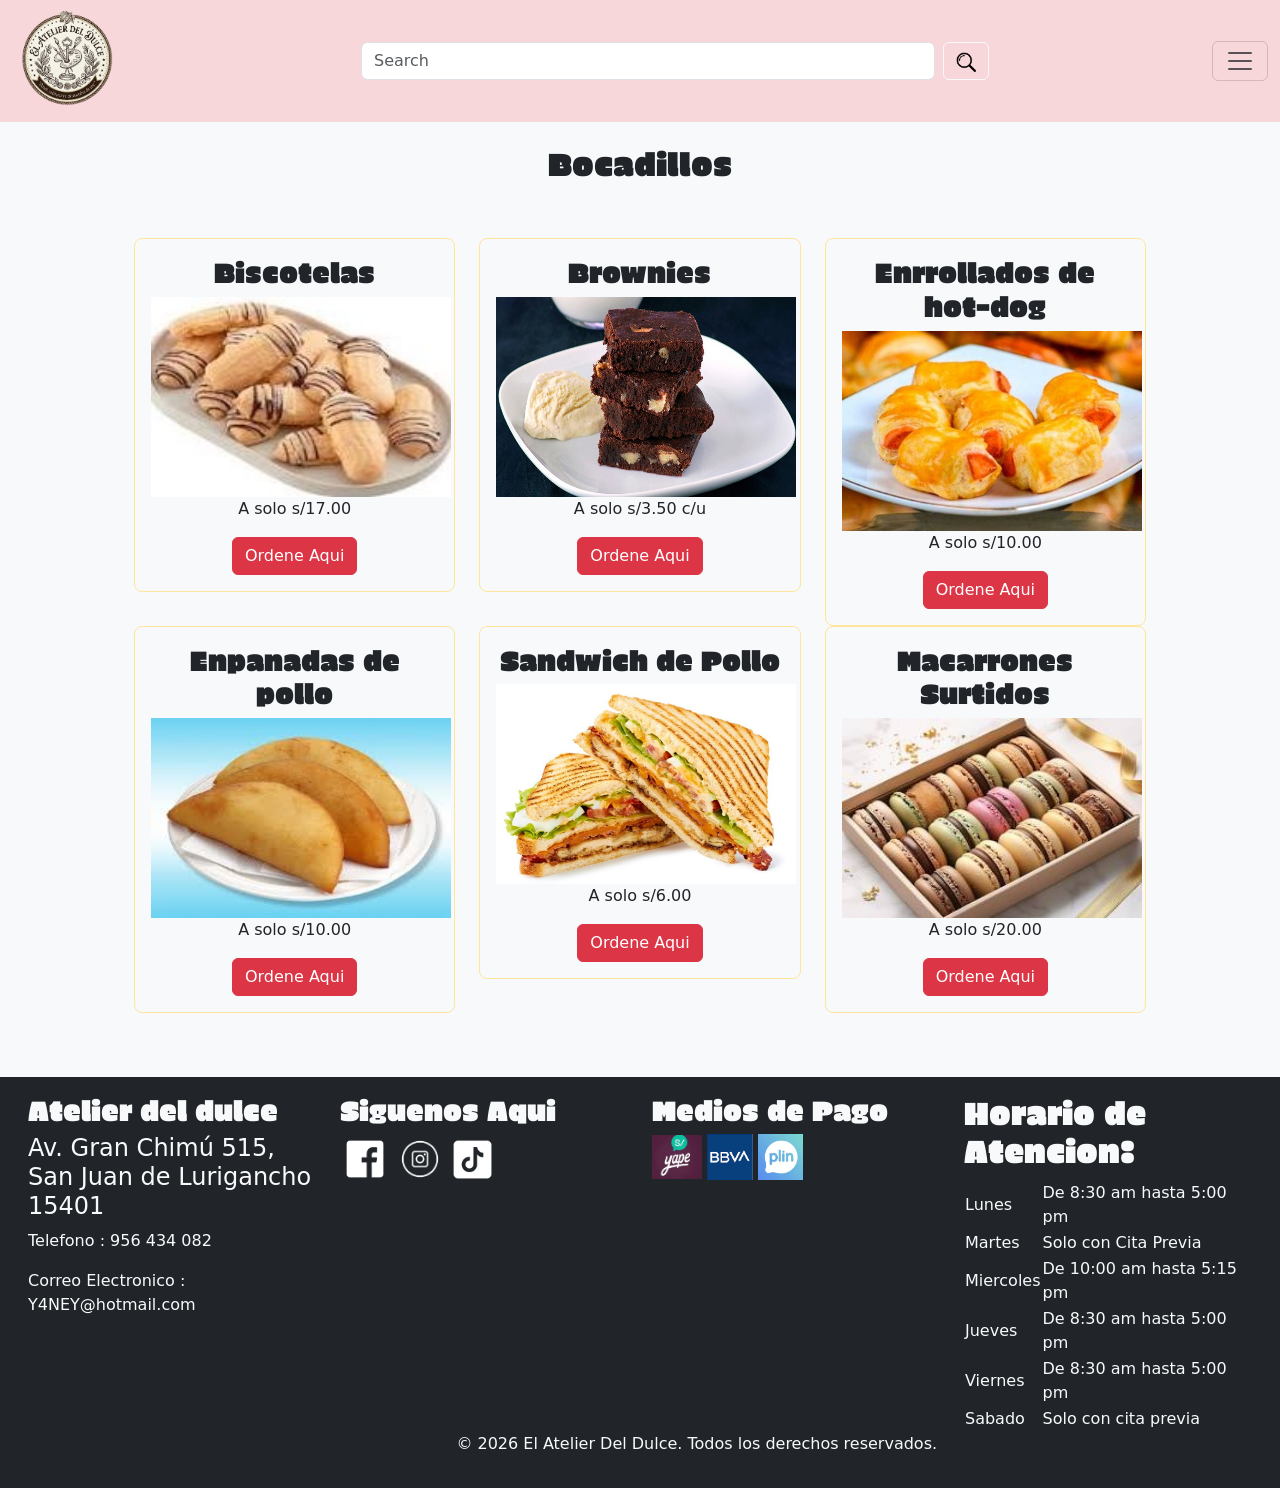
==== Bocadillos.html @ 21a39d93 "Mi primer commit: se agregaron los archivos del proyecto final" ====
<!DOCTYPE html>
<html lang="es-PE">
<head>
    <meta charset="UTF-8">
    <meta name="viewport" content="width=device-width, initial-scale=1.0">
    <title>El Atelier del Dulce</title>
    <link href="https://cdn.jsdelivr.net/npm/bootstrap@5.3.8/dist/css/bootstrap.min.css" rel="stylesheet" integrity="sha384-sRIl4kxILFvY47J16cr9ZwB07vP4J8+LH7qKQnuqkuIAvNWLzeN8tE5YBujZqJLB" crossorigin="anonymous">
    <link rel="preconnect" href="https://fonts.googleapis.com">
    <link rel="preconnect" href="https://fonts.gstatic.com" crossorigin>
    <link href="https://fonts.googleapis.com/css2?family=Erica+One&family=Pacifico&display=swap" rel="stylesheet">
    <link href="style/style.css" rel="stylesheet">
</head>
<body>
    <header>
        <nav class="navbar bg-danger-subtle fixed-top">
            <div class="container-fluid">
            <h1><a class="navbar-brand" href="index.html"><img src="captura-removebg-preview.png" width="110"></a></h1>
                  <form class="d-flex w-50" role="search">
                  <input class="form-control me-2" type="search" placeholder="Search" aria-label="Search"/>
                  <button class="btn btn-outline-light" type="submit"><img src="lupa buscador.png" width="20"></button>
                  </form>
            <button class="navbar-toggler" type="button" data-bs-toggle="offcanvas" data-bs-target="#offcanvasNavbar" aria-controls="offcanvasNavbar" aria-label="Toggle navigation">
                    <span class="navbar-toggler-icon"></span>
            </button>
                <div class="offcanvas offcanvas-end" tabindex="-1" id="offcanvasNavbar" aria-labelledby="offcanvasNavbarLabel">
                <div class="offcanvas-header">
                <h5 class="offcanvas-title text-danger Vr-erica-one-regular" id="offcanvasNavbarLabel">El Atelier del Dulce</h5>
                <button type="button" class="btn-close" data-bs-dismiss="offcanvas" aria-label="Close"></button>
                </div>
                <div class="offcanvas-body">
                <ul class="navbar-nav justify-content-end flex-grow-1 pe-3">
                <li class="nav-item">
                   <a class="nav-link" href="Contactanos.html">Sing in</a>
                </li>
                <li class="nav-item">
                   <a class="nav-link" href="Nosotros.html">Conocenos</a>
                </li>
                <li class="nav-item">
                   <a class="nav-link" href="libro-reclamaciones.html">libro de reclamaciones</a>
                </li>
                <div class="text-danger text-center Vr-erica-one-regular">
                    <h6>Todas las categorias</h6>
                </div>
                <li class="nav-item">
                   <a class="nav-link" href="Tortas.html"><span class="Vr-pacifico-regular">Tortas</span></a>
                </li>
                <li class="nav-item">
                   <a class="nav-link" href="Cheesecake.html"><span class="Vr-pacifico-regular">Cheescake</span></a>
                </li>
                <li class="nav-item">
                   <a class="nav-link" href="Especiales.html"><span class="Vr-pacifico-regular">Especiales</span></a>
                </li>
                <li class="nav-item">
                   <a class="nav-link" href="Bocadillos.html"><span class="Vr-pacifico-regular">Bocadillos</span></a>
                </li>
                <li class="nav-item">
                   <a class="nav-link" href="Suffles.html"><span class="Vr-pacifico-regular">Suffles</span></a>
                </li>
            </ul>
            </div>
            </div>
  </div>
</nav>
    </header>
    <main class="bg-light Vr-main">
        <section>
            <div class="container p-3">
                <h2 class="Vr-erica-one-regular text-center">Bocadillos</h2>
                <div class="row p-5">
                    <div class="col-md-4">
                        <article class="text-center border border-warning-subtle p-3 rounded-3">
                            <h3 class="Vr-erica-one-regular">Biscotelas</h3>
                            <img src="biscotela.jpg" width="300" height="200">
                            <p>A solo s/17.00</p>
                            <button class="btn btn-danger">Ordene Aqui</button>
                        </article>
                    </div>
                    <div class="col-4">
                        <article class="text-center border border-warning-subtle p-3 rounded-3">
                            <h3 class="Vr-erica-one-regular">Brownies</h3>
                            <img src="brownies.jpg" width="300" height="200">
                            <p>A solo s/3.50 c/u</p>
                            <button class="btn btn-danger">Ordene Aqui</button>
                        </article>
                    </div>
                    <div class="col-4">
                        <article class="text-center border border-warning-subtle p-3 rounded-3">
                            <h3 class="Vr-erica-one-regular">Enrrollados de hot-dog</h3>
                            <img src="enrollado de hog dog.jpg" width="300" height="200">
                            <p>A solo s/10.00</p>
                            <button class="btn btn-danger">Ordene Aqui</button>
                        </article>
                    </div>
                    <div class="col-4">
                        <article class="text-center border border-warning-subtle p-3 rounded-3">
                            <h3 class="Vr-erica-one-regular">Enpanadas de pollo</h3>
                            <img src="enpanadas.jpg" width="300" height="200">
                            <p>A solo s/10.00</p>
                            <button class="btn btn-danger">Ordene Aqui</button>
                        </article>
                    </div>
                    <div class="col-4">
                        <article class="text-center border border-warning-subtle p-3 rounded-3">
                            <h3 class="Vr-erica-one-regular">Sandwich de Pollo</h3>
                            <img src="receta-de-sandwich-de-pollo.jpg" width="300" height="200">
                            <p>A solo s/6.00</p>
                            <button class="btn btn-danger">Ordene Aqui</button>
                        </article>
                    </div>
                    <div class="col-4">
                        <article class="text-center border border-warning-subtle p-3 rounded-3">
                            <h3 class="Vr-erica-one-regular">Macarrones Surtidos</h3>
                            <img src="macarones.jpg" width="300" height="200">
                            <p>A solo s/20.00</p>
                            <button class="btn btn-danger">Ordene Aqui</button>
                        </article>
                    </div>
                    </div>
                </div>
            </div>
        </section>
    </main>
    <footer>
        <section>
            <div class="bg-dark p-3">
                <div class="container-fluid">
                    <div class="row">
                        <div class="col-3">
                            <article>
                                <h3 class="text-light Vr-erica-one-regular">Atelier del dulce</h3>
                                <h3 class="fs-4 text-light">Av. Gran Chimú 515, <br>San Juan de Lurigancho 15401</h3>
                                <p class="text-light">Telefono : 956 434 082</p>
                                <p class="text-light">Correo Electronico : Y4NEY@hotmail.com</p>
                            </article>
                        </div>
                        <div class="col-3">
                            <article>
                                <h3 class="text-light Vr-erica-one-regular">Siguenos Aqui </h3>
                                    <a href="https://www.facebook.com"><img src="logo de facebook.png" alt="logo de facebook" width="50"></a>
                                    <a href="https://www.instagram.com"><img src="log de ig.png" alt="logo de whatsapp" width="50"></a>
                                    <a href="https://www.tiktok.com"><img src="tiktok.png" alt="logo de tik tok" width="45"></a>
                            </article>
                        </div>
                        <div class="col-3">
                            <article>
                                <h3 class="text-light Vr-erica-one-regular">Medios de Pago </h3>
                                    <img src="yape.jpg" width="50" >
                                    <img src="BBVA.png" width="46" >
                                    <img src="plin.jpg" width="45" >
                            </article>
                        </div>
                        <div class="col-3">
                            <article>
                                <h2 class="text-light Vr-erica-one-regular">Horario de Atencion: </h2>
                                <table class="text-light">
                                  <thead>
                                    <tr>
                                      <td></td>
                                      <td></td>
                                    </tr>
                                  </thead>
                                  <tbody>
                                    <tr>
                                       <td>Lunes</td>
                                       <td>  De 8:30 am hasta 5:00 pm</td>
                                    </tr>
                                    <tr>
                                        <td>Martes</td>
                                        <td>  Solo con Cita Previa</td>
                                    </tr>
                                    <tr>
                                        <td>Miercoles</td>
                                        <td>    De 10:00 am hasta 5:15 pm</td>
                                    </tr>
                                    <tr>
                                        <td>Jueves</td>
                                        <td>  De 8:30 am hasta 5:00 pm</td>
                                    </tr>
                                    <tr>
                                        <td>Viernes</td>
                                        <td>  De 8:30 am hasta 5:00 pm</td>
                                    </tr>
                                    <tr>
                                        <td>Sabado</td>
                                    <td>  Solo con cita previa</td>
                                    </tr>
                                  </tbody>
                                </table>
                            </article>
                        </div>
                    </div>
                    <div class="d-flex">
                        <p class="text-light Vr-footer-p">© 2026 El Atelier Del Dulce. Todos los derechos reservados.</p>
                    </div>
                </div>
            </div>
        </section>
    </footer>
    <script src="https://cdn.jsdelivr.net/npm/bootstrap@5.3.8/dist/js/bootstrap.bundle.min.js" integrity="sha384-FKyoEForCGlyvwx9Hj09JcYn3nv7wiPVlz7YYwJrWVcXK/BmnVDxM+D2scQbITxI" crossorigin="anonymous"></script>
</body>
</html>
---- style/style.css ----
.Vr-erica-one-regular {
  font-family: "Erica One", sans-serif;
  font-weight: 400;
  font-style: normal;
}

.Vr-pacifico-regular {
  font-family: "Pacifico", cursive;
  font-weight: 400;
  font-style: normal;
}

.Vr-main{
  padding-top: 10%;
}

.Vr-bg{
  background-color:antiquewhite;
  width: 100%;
  margin-top: 5%;
  border-radius: 20px;
}

.Vr-Nosotros-img{
  margin-top: 3%;
  border-radius: 20px;
}

.Vr-footer-p{
  padding-left: 35%;
}
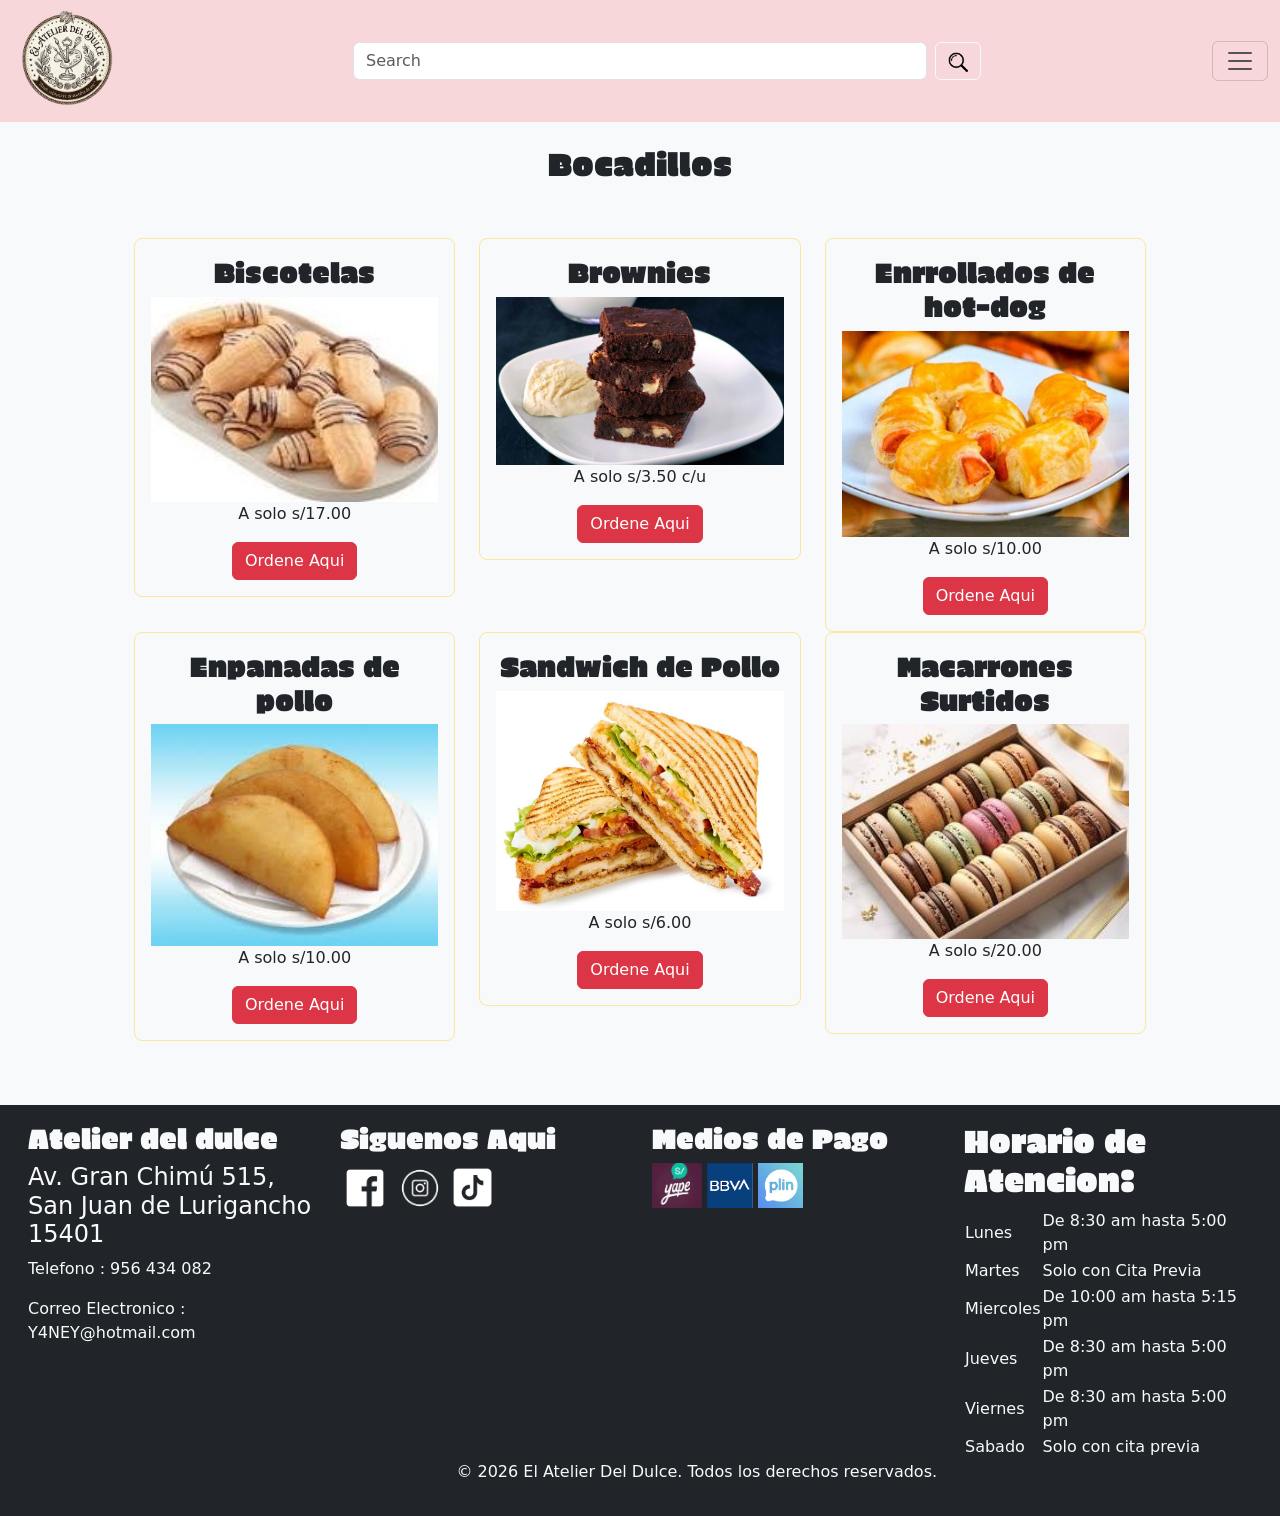
==== commit 269f59a2: "Correccion al reducir el tamaño de panatlla" ====
--- a/Bocadillos.html
+++ b/Bocadillos.html
@@ -14,7 +14,7 @@
     <header>
         <nav class="navbar bg-danger-subtle fixed-top">
             <div class="container-fluid">
-            <h1><a class="navbar-brand" href="index.html"><img src="captura-removebg-preview.png" width="110"></a></h1>
+            <h1><a class="navbar-brand me-0" href="index.html"><img src="captura-removebg-preview.png" width="110"></a></h1>
                   <form class="d-flex w-50" role="search">
                   <input class="form-control me-2" type="search" placeholder="Search" aria-label="Search"/>
                   <button class="btn btn-outline-light" type="submit"><img src="lupa buscador.png" width="20"></button>
@@ -67,50 +67,50 @@
             <div class="container p-3">
                 <h2 class="Vr-erica-one-regular text-center">Bocadillos</h2>
                 <div class="row p-5">
-                    <div class="col-md-4">
+                    <div class="col-12 col-sm-6 col-lg-4">
                         <article class="text-center border border-warning-subtle p-3 rounded-3">
                             <h3 class="Vr-erica-one-regular">Biscotelas</h3>
-                            <img src="biscotela.jpg" width="300" height="200">
+                            <img src="biscotela.jpg" width="300" height="200" class="img-fluid">
                             <p>A solo s/17.00</p>
                             <button class="btn btn-danger">Ordene Aqui</button>
                         </article>
                     </div>
-                    <div class="col-4">
+                    <div class="col-12 col-sm-6 col-lg-4">
                         <article class="text-center border border-warning-subtle p-3 rounded-3">
                             <h3 class="Vr-erica-one-regular">Brownies</h3>
-                            <img src="brownies.jpg" width="300" height="200">
+                            <img src="brownies.jpg" width="300" height="200" class="img-fluid">
                             <p>A solo s/3.50 c/u</p>
                             <button class="btn btn-danger">Ordene Aqui</button>
                         </article>
                     </div>
-                    <div class="col-4">
+                    <div class="col-12 col-sm-6 col-lg-4">
                         <article class="text-center border border-warning-subtle p-3 rounded-3">
                             <h3 class="Vr-erica-one-regular">Enrrollados de hot-dog</h3>
-                            <img src="enrollado de hog dog.jpg" width="300" height="200">
+                            <img src="enrollado de hog dog.jpg" width="300" height="200" class="img-fluid">
                             <p>A solo s/10.00</p>
                             <button class="btn btn-danger">Ordene Aqui</button>
                         </article>
                     </div>
-                    <div class="col-4">
+                    <div class="col-12 col-sm-6 col-lg-4">
                         <article class="text-center border border-warning-subtle p-3 rounded-3">
                             <h3 class="Vr-erica-one-regular">Enpanadas de pollo</h3>
-                            <img src="enpanadas.jpg" width="300" height="200">
+                            <img src="enpanadas.jpg" width="300" height="200" class="img-fluid">
                             <p>A solo s/10.00</p>
                             <button class="btn btn-danger">Ordene Aqui</button>
                         </article>
                     </div>
-                    <div class="col-4">
+                    <div class="col-12 col-sm-6 col-lg-4">
                         <article class="text-center border border-warning-subtle p-3 rounded-3">
                             <h3 class="Vr-erica-one-regular">Sandwich de Pollo</h3>
-                            <img src="receta-de-sandwich-de-pollo.jpg" width="300" height="200">
+                            <img src="receta-de-sandwich-de-pollo.jpg" width="300" height="200" class="img-fluid">
                             <p>A solo s/6.00</p>
                             <button class="btn btn-danger">Ordene Aqui</button>
                         </article>
                     </div>
-                    <div class="col-4">
+                    <div class="col-12 col-sm-6 col-lg-4">
                         <article class="text-center border border-warning-subtle p-3 rounded-3">
                             <h3 class="Vr-erica-one-regular">Macarrones Surtidos</h3>
-                            <img src="macarones.jpg" width="300" height="200">
+                            <img src="macarones.jpg" width="300" height="200" class="img-fluid">
                             <p>A solo s/20.00</p>
                             <button class="btn btn-danger">Ordene Aqui</button>
                         </article>
@@ -125,7 +125,7 @@
             <div class="bg-dark p-3">
                 <div class="container-fluid">
                     <div class="row">
-                        <div class="col-3">
+                        <div class="col-12 col-sm-6 col-lg-3">
                             <article>
                                 <h3 class="text-light Vr-erica-one-regular">Atelier del dulce</h3>
                                 <h3 class="fs-4 text-light">Av. Gran Chimú 515, <br>San Juan de Lurigancho 15401</h3>
@@ -133,7 +133,7 @@
                                 <p class="text-light">Correo Electronico : Y4NEY@hotmail.com</p>
                             </article>
                         </div>
-                        <div class="col-3">
+                        <div class="col-12 col-sm-6 col-lg-3">
                             <article>
                                 <h3 class="text-light Vr-erica-one-regular">Siguenos Aqui </h3>
                                     <a href="https://www.facebook.com"><img src="logo de facebook.png" alt="logo de facebook" width="50"></a>
@@ -141,7 +141,7 @@
                                     <a href="https://www.tiktok.com"><img src="tiktok.png" alt="logo de tik tok" width="45"></a>
                             </article>
                         </div>
-                        <div class="col-3">
+                        <div class="col-12 col-sm-6 col-lg-3">
                             <article>
                                 <h3 class="text-light Vr-erica-one-regular">Medios de Pago </h3>
                                     <img src="yape.jpg" width="50" >
@@ -149,7 +149,7 @@
                                     <img src="plin.jpg" width="45" >
                             </article>
                         </div>
-                        <div class="col-3">
+                        <div class="col-12 col-sm-6 col-lg-3">
                             <article>
                                 <h2 class="text-light Vr-erica-one-regular">Horario de Atencion: </h2>
                                 <table class="text-light">
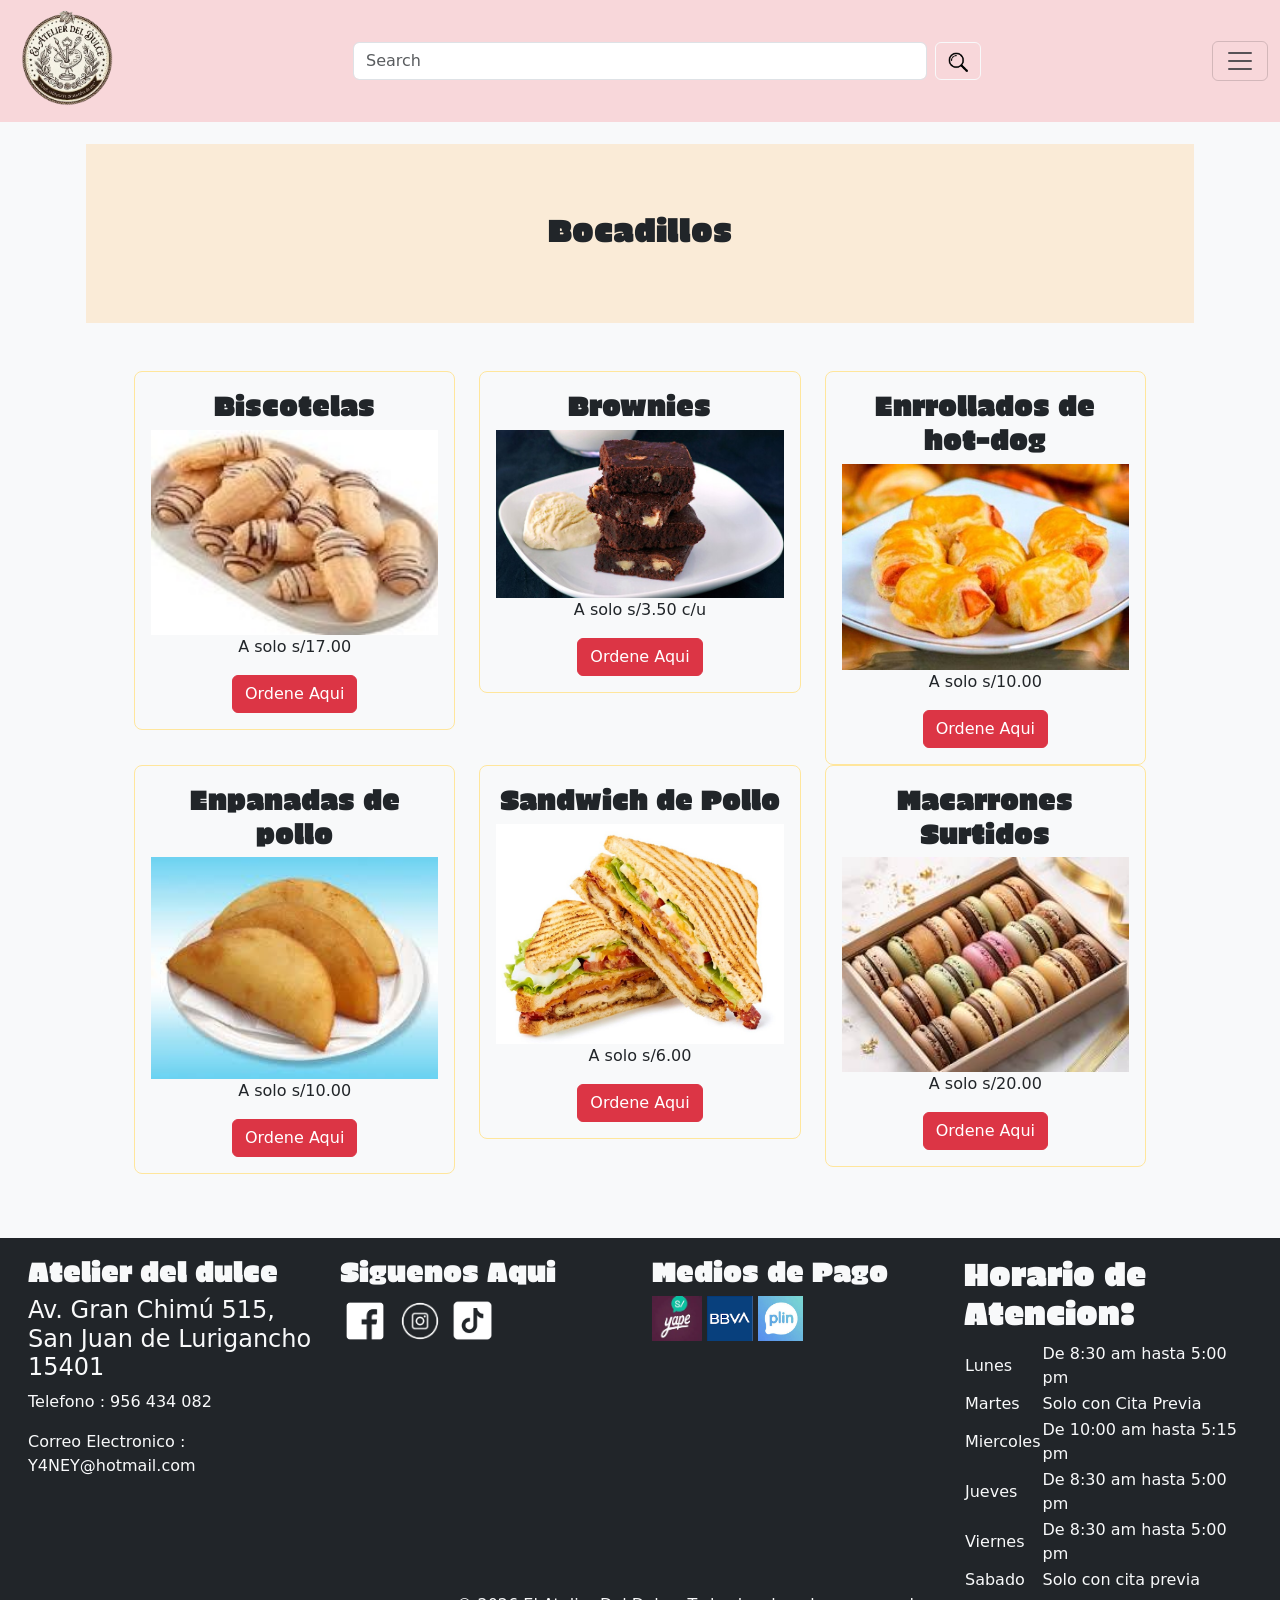
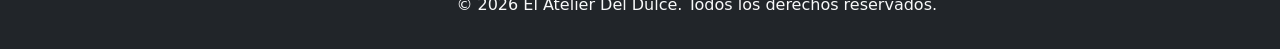
==== commit 40eecc22: "ultimas correcciones" ====
--- a/Bocadillos.html
+++ b/Bocadillos.html
@@ -65,54 +65,214 @@
     <main class="bg-light Vr-main">
         <section>
             <div class="container p-3">
-                <h2 class="Vr-erica-one-regular text-center">Bocadillos</h2>
+                <div class="Vr-bg-reclamebook banner">
+            <div class="text-center Vr-erica-one-regular fs-4">
+               <h2>Bocadillos</h2>
+            </div>
+        </div>
                 <div class="row p-5">
                     <div class="col-12 col-sm-6 col-lg-4">
                         <article class="text-center border border-warning-subtle p-3 rounded-3">
                             <h3 class="Vr-erica-one-regular">Biscotelas</h3>
-                            <img src="biscotela.jpg" width="300" height="200" class="img-fluid">
+                            <img src="biscotela.jpg" alt="biscotelas" width="300" height="200" class="img-fluid">
                             <p>A solo s/17.00</p>
-                            <button class="btn btn-danger">Ordene Aqui</button>
+                            <button type="button" class="btn btn-danger" data-bs-toggle="modal" data-bs-target="#modal_Biscotelas">Ordene Aqui</button>
+                            <div class="modal fade" id="modal_Biscotelas" tabindex="-1" aria-labelledby="exampleModalLabel" aria-hidden="true">
+  <div class="modal-dialog">
+    <div class="modal-content">
+      <div class="modal-header">
+        <h1 class="modal-title fs-5 Vr-erica-one-regular" id="modal_Biscotelas">Biscotelas</h1>
+        <button type="button" class="btn-close" data-bs-dismiss="modal" aria-label="Close"></button>
+      </div>
+      <div class="modal-body">
+        <img src="biscotela.jpg" alt="biscotelas" width="300" height="200">
+      </div>
+      <div><p>Delicadas masas secas horneadas, decoradas con líneas de chocolate, ideales para acompañar un café.</p></div>
+      <span class="text-warning text-center rounded-3">S/ 17.00</span>
+      <div>
+        <form>
+          <div class="mb-3 text-start">
+            <label class="form-label">¿Cuántos deseas ordenar?</label>
+            <input type="number" class="form-control" min="1" value="1">
+          </div>
+        </form>
+      </div>
+      <div class="modal-footer">
+        <button type="button" class="btn btn-warning">Comprar</button>
+      </div>
+    </div>
+  </div>
+</div>
                         </article>
                     </div>
                     <div class="col-12 col-sm-6 col-lg-4">
                         <article class="text-center border border-warning-subtle p-3 rounded-3">
                             <h3 class="Vr-erica-one-regular">Brownies</h3>
-                            <img src="brownies.jpg" width="300" height="200" class="img-fluid">
+                            <img src="brownies.jpg" alt="brownies" width="300" height="200" class="img-fluid">
                             <p>A solo s/3.50 c/u</p>
-                            <button class="btn btn-danger">Ordene Aqui</button>
+                            <button type="button" class="btn btn-danger" data-bs-toggle="modal" data-bs-target="#modal_Brownies">Ordene Aqui</button>
+                            <div class="modal fade" id="modal_Brownies" tabindex="-1" aria-labelledby="exampleModalLabel" aria-hidden="true">
+  <div class="modal-dialog">
+    <div class="modal-content">
+      <div class="modal-header">
+        <h1 class="modal-title fs-5 Vr-erica-one-regular" id="modal_Brownies">Brownies</h1>
+        <button type="button" class="btn-close" data-bs-dismiss="modal" aria-label="Close"></button>
+      </div>
+      <div class="modal-body">
+        <img src="brownies.jpg" alt="brownies" width="300" height="200">
+      </div>
+      <div><p>Cuadrados de chocolate melcochudos por dentro y con costra crujiente, servidos con un toque gourmet.</p></div>
+      <span class="text-warning text-center rounded-3">S/ 3.50</span>
+      <div>
+        <form>
+          <div class="mb-3 text-start">
+            <label class="form-label">¿Cuántos deseas ordenar?</label>
+            <input type="number" class="form-control" min="1" value="1">
+          </div>
+        </form>
+      </div>
+      <div class="modal-footer">
+        <button type="button" class="btn btn-warning">Comprar</button>
+      </div>
+    </div>
+  </div>
+</div>
                         </article>
                     </div>
                     <div class="col-12 col-sm-6 col-lg-4">
                         <article class="text-center border border-warning-subtle p-3 rounded-3">
                             <h3 class="Vr-erica-one-regular">Enrrollados de hot-dog</h3>
-                            <img src="enrollado de hog dog.jpg" width="300" height="200" class="img-fluid">
+                            <img src="enrollado de hog dog.jpg" alt="hotdog" width="300" height="200" class="img-fluid">
                             <p>A solo s/10.00</p>
-                            <button class="btn btn-danger">Ordene Aqui</button>
+                            <button type="button" class="btn btn-danger" data-bs-toggle="modal" data-bs-target="#modal_hotdog">Ordene Aqui</button>
+                            <div class="modal fade" id="modal_hotdog" tabindex="-1" aria-labelledby="exampleModalLabel" aria-hidden="true">
+  <div class="modal-dialog">
+    <div class="modal-content">
+      <div class="modal-header">
+        <h1 class="modal-title fs-5 Vr-erica-one-regular" id="modal_hotdog">Enrollados de Hot-dog</h1>
+        <button type="button" class="btn-close" data-bs-dismiss="modal" aria-label="Close"></button>
+      </div>
+      <div class="modal-body">
+        <img src="enrollado de hog dog.jpg" alt="hotdog" width="300" height="200">
+      </div>
+      <div><p>Bocaditos salados de masa de hojaldre crujiente rellenos de embutido seleccionado.</p></div>
+      <span class="text-warning text-center rounded-3">S/ 10.00</span>
+      <div>
+        <form>
+          <div class="mb-3 text-start">
+            <label class="form-label">¿Cuántos deseas ordenar?</label>
+            <input type="number" class="form-control" min="1" value="1">
+          </div>
+        </form>
+      </div>
+      <div class="modal-footer">
+        <button type="button" class="btn btn-warning">Comprar</button>
+      </div>
+    </div>
+  </div>
+</div>
                         </article>
                     </div>
                     <div class="col-12 col-sm-6 col-lg-4">
                         <article class="text-center border border-warning-subtle p-3 rounded-3">
                             <h3 class="Vr-erica-one-regular">Enpanadas de pollo</h3>
-                            <img src="enpanadas.jpg" width="300" height="200" class="img-fluid">
+                            <img src="enpanadas.jpg" alt="enpanada" width="300" height="200" class="img-fluid">
                             <p>A solo s/10.00</p>
-                            <button class="btn btn-danger">Ordene Aqui</button>
+                            <button type="button" class="btn btn-danger" data-bs-toggle="modal" data-bs-target="#modal_enpanada">Ordene Aqui</button>
+                            <div class="modal fade" id="modal_enpanada" tabindex="-1" aria-labelledby="exampleModalLabel" aria-hidden="true">
+  <div class="modal-dialog">
+    <div class="modal-content">
+      <div class="modal-header">
+        <h1 class="modal-title fs-5 Vr-erica-one-regular" id="modal_enpanada">Enpanada de pollo</h1>
+        <button type="button" class="btn-close" data-bs-dismiss="modal" aria-label="Close"></button>
+      </div>
+      <div class="modal-body">
+        <img src="enpanadas.jpg" alt="enpanada" width="300" height="200">
+      </div>
+      <div><p>Masa dorada y crocante rellena de un jugoso guiso casero de pollo y especias.</p></div>
+      <span class="text-warning text-center rounded-3">S/ 10.00</span>
+      <div>
+        <form>
+          <div class="mb-3 text-start">
+            <label class="form-label">¿Cuántos deseas ordenar?</label>
+            <input type="number" class="form-control" min="1" value="1">
+          </div>
+        </form>
+      </div>
+      <div class="modal-footer">
+        <button type="button" class="btn btn-warning">Comprar</button>
+      </div>
+    </div>
+  </div>
+</div>
                         </article>
                     </div>
                     <div class="col-12 col-sm-6 col-lg-4">
                         <article class="text-center border border-warning-subtle p-3 rounded-3">
                             <h3 class="Vr-erica-one-regular">Sandwich de Pollo</h3>
-                            <img src="receta-de-sandwich-de-pollo.jpg" width="300" height="200" class="img-fluid">
+                            <img src="receta-de-sandwich-de-pollo.jpg" alt="sandwich" width="300" height="200" class="img-fluid">
                             <p>A solo s/6.00</p>
-                            <button class="btn btn-danger">Ordene Aqui</button>
+                            <button type="button" class="btn btn-danger" data-bs-toggle="modal" data-bs-target="#modal_sandwich">Ordene Aqui</button>
+                            <div class="modal fade" id="modal_sandwich" tabindex="-1" aria-labelledby="exampleModalLabel" aria-hidden="true">
+  <div class="modal-dialog">
+    <div class="modal-content">
+      <div class="modal-header">
+        <h1 class="modal-title fs-5 Vr-erica-one-regular" id="modal_sandwich">Sandwich de Pollo</h1>
+        <button type="button" class="btn-close" data-bs-dismiss="modal" aria-label="Close"></button>
+      </div>
+      <div class="modal-body">
+        <img src="receta-de-sandwich-de-pollo.jpg" alt="sandwich" width="300" height="200">
+      </div>
+      <div><p>Cada porcion de Sandwich cuenta con porciones grandes de pollo, lechuga y queso, ademas de estar tosotado claro.</p></div>
+      <span class="text-warning text-center rounded-3">S/ 6.00</span>
+      <div>
+        <form>
+          <div class="mb-3 text-start">
+            <label class="form-label">¿Cuántos deseas ordenar?</label>
+            <input type="number" class="form-control" min="1" value="1">
+          </div>
+        </form>
+      </div>
+      <div class="modal-footer">
+        <button type="button" class="btn btn-warning">Comprar</button>
+      </div>
+    </div>
+  </div>
+</div>
                         </article>
                     </div>
                     <div class="col-12 col-sm-6 col-lg-4">
                         <article class="text-center border border-warning-subtle p-3 rounded-3">
                             <h3 class="Vr-erica-one-regular">Macarrones Surtidos</h3>
-                            <img src="macarones.jpg" width="300" height="200" class="img-fluid">
+                            <img src="macarones.jpg" alt="macarrones" width="300" height="200" class="img-fluid">
                             <p>A solo s/20.00</p>
-                            <button class="btn btn-danger">Ordene Aqui</button>
+                            <button type="button" class="btn btn-danger" data-bs-toggle="modal" data-bs-target="#modal_macarrones">Ordene Aqui</button>
+                            <div class="modal fade" id="modal_macarrones" tabindex="-1" aria-labelledby="exampleModalLabel" aria-hidden="true">
+  <div class="modal-dialog">
+    <div class="modal-content">
+      <div class="modal-header">
+        <h1 class="modal-title fs-5 Vr-erica-one-regular" id="modal_macarrones">Macarrones Surtidos</h1>
+        <button type="button" class="btn-close" data-bs-dismiss="modal" aria-label="Close"></button>
+      </div>
+      <div class="modal-body">
+        <img src="macarones.jpg" alt="macarrones" width="300" height="200">
+      </div>
+      <div><p>Finitas galletas francesas a base de almendras con diversos rellenos cremosos y colores vistosos.</p></div>
+      <span class="text-warning text-center rounded-3">S/ 20.00</span>
+      <div>
+        <form>
+          <div class="mb-3 text-start">
+            <label class="form-label">¿Cuántos deseas ordenar?</label>
+            <input type="number" class="form-control" min="1" value="1">
+          </div>
+        </form>
+      </div>
+      <div class="modal-footer">
+        <button type="button" class="btn btn-warning">Comprar</button>
+      </div>
+    </div>
+  </div>
+</div>
                         </article>
                     </div>
                     </div>
@@ -144,9 +304,9 @@
                         <div class="col-12 col-sm-6 col-lg-3">
                             <article>
                                 <h3 class="text-light Vr-erica-one-regular">Medios de Pago </h3>
-                                    <img src="yape.jpg" width="50" >
-                                    <img src="BBVA.png" width="46" >
-                                    <img src="plin.jpg" width="45" >
+                                    <img src="yape.jpg" alt="yape" width="50" >
+                                    <img src="BBVA.png" alt="BBVA" width="46" >
+                                    <img src="plin.jpg" alt="plin" width="45" >
                             </article>
                         </div>
                         <div class="col-12 col-sm-6 col-lg-3">
--- a/style/style.css
+++ b/style/style.css
@@ -21,6 +21,12 @@
   border-radius: 20px;
 }
 
+.Vr-bg-reclamebook{
+  background-color: antiquewhite;
+  padding: 6%;
+  
+}
+
 .Vr-Nosotros-img{
   margin-top: 3%;
   border-radius: 20px;
